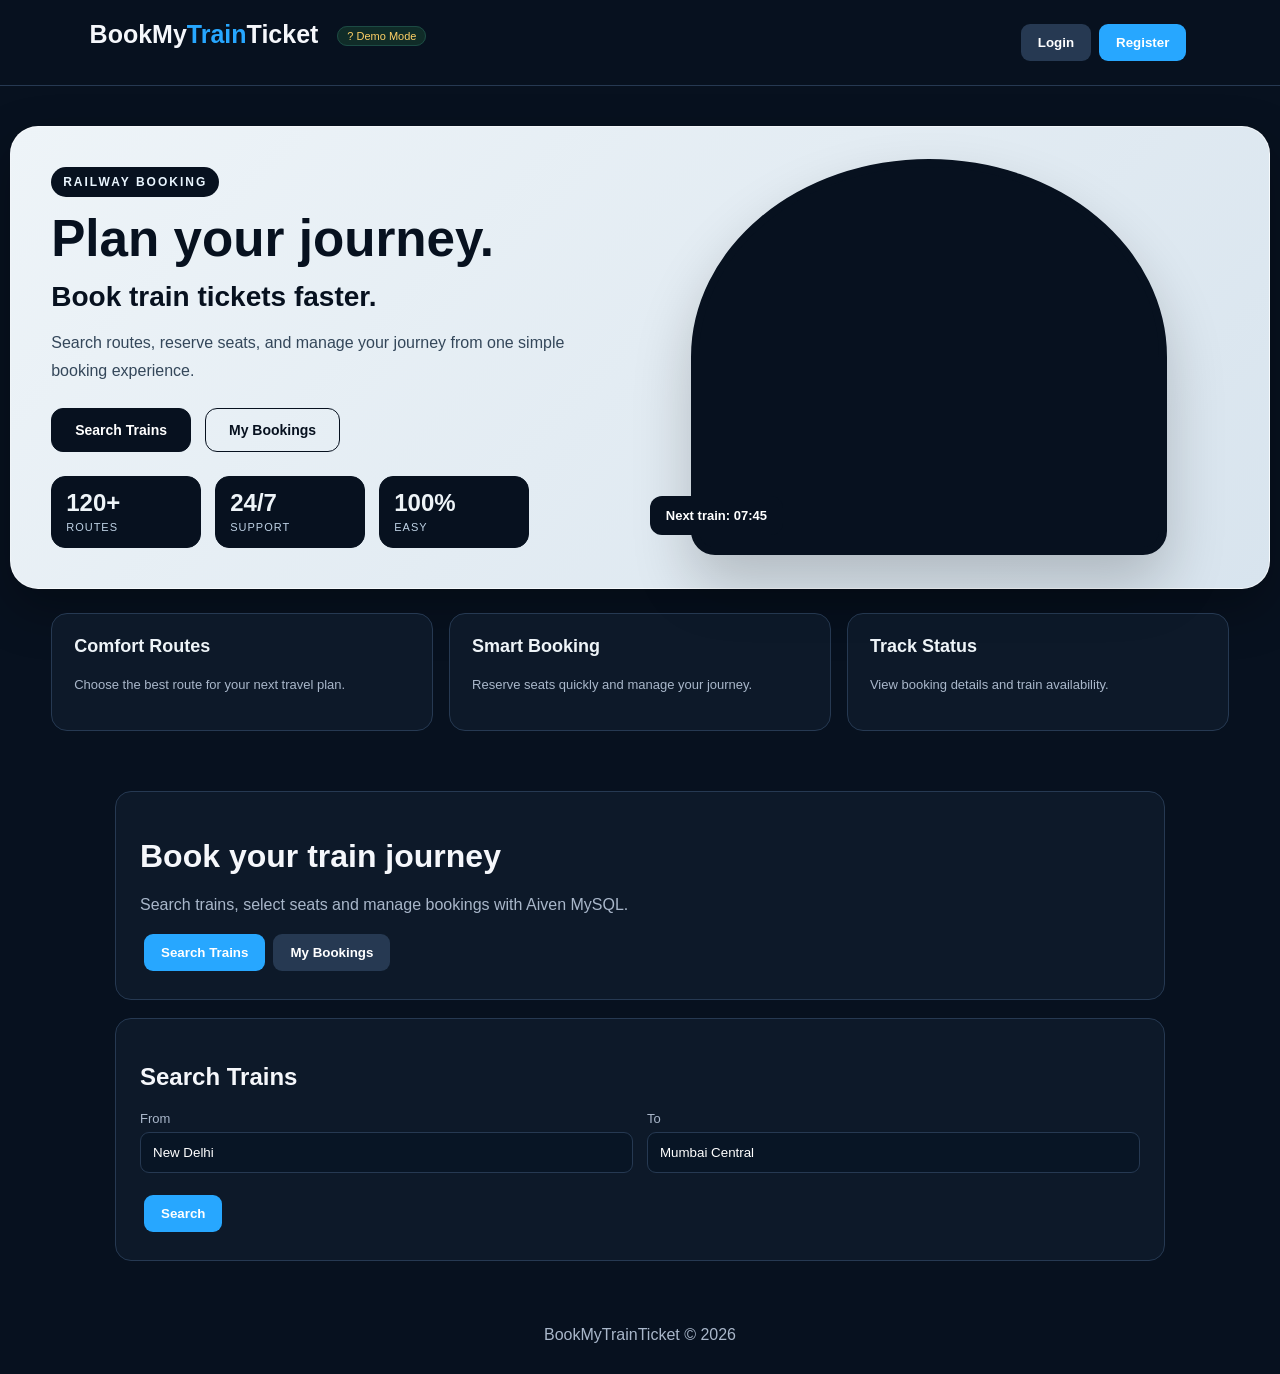
==== index.html @ 968c7688 "Deploy full-stack web application with Docker and Render support" ====
<!doctype html>
<html><head><meta charset="UTF-8"><meta name="viewport" content="width=device-width,initial-scale=1"><title>BookMyTrainTicket</title>
<style>
body{margin:0;font-family:Arial;background:#07111f;color:#f5f7fb}header{padding:20px 7%;display:flex;justify-content:space-between;border-bottom:1px solid #263952}.logo{font-size:25px;font-weight:800}.logo span{color:#27a7ff}button{padding:11px 17px;border:0;border-radius:9px;background:#27a7ff;color:#fff;font-weight:700;cursor:pointer;margin:4px}.secondary{background:#263952}.container{width:min(1050px,92%);margin:35px auto}.card{background:#0d1929;border:1px solid #263952;border-radius:16px;padding:24px;margin:18px 0}.grid{display:grid;grid-template-columns:repeat(auto-fit,minmax(190px,1fr));gap:14px}input,select{width:100%;padding:12px;box-sizing:border-box;background:#081525;color:white;border:1px solid #263952;border-radius:9px}label{display:block;color:#a9b7ca;font-size:13px;margin-bottom:6px}.hidden{display:none}.msg{margin-top:12px;padding:12px;background:#13243a;border-radius:9px;color:#a9b7ca}.train{margin-top:12px;padding:17px;border:1px solid #263952;border-radius:12px}.meta{color:#a9b7ca;line-height:1.7}.seat{display:inline-block;padding:8px;margin:4px;border-radius:7px;border:1px solid #263952}.available{background:#102c28;cursor:pointer}.selected{background:#27a7ff}.unavailable{opacity:.35}table{width:100%;border-collapse:collapse}td,th{padding:9px;border-bottom:1px solid #263952;text-align:left}footer{text-align:center;padding:30px;color:#a9b7ca}
.modal-backdrop{position:fixed;inset:0;background:rgba(0,0,0,0.7);display:flex;align-items:center;justify-content:center;z-index:10}.modal-backdrop.hidden{display:none!important}.modal-card{width:min(680px,92vw);background:#0d1929;border:1px solid #27a7ff;border-radius:16px;padding:24px;box-shadow:0 24px 80px rgba(0,0,0,0.5)}.modal-header{display:flex;justify-content:space-between;align-items:center}.modal-header h3{margin:0;color:#eef4f8}.modal-close{float:right;background:#263952;color:#fff}.modal-grid{display:grid;grid-template-columns:repeat(auto-fit,minmax(190px,1fr));gap:12px}.modal-summary{padding:16px;border-radius:12px;background:#07111f;border:1px solid #263952;margin:16px 0}.summary-line{display:flex;justify-content:space-between;color:#d4dde9;margin:6px 0}.payment-form-footer{display:flex;gap:12px;align-items:center;justify-content:flex-end;flex-wrap:wrap}.payment-form-footer button{margin:0}.modal-message{color:#a9b7ca}.success-modal{padding:24px;text-align:center}.success-modal h3{color:#80f8be}.success-modal p{color:#d4dde9}.success-icon{font-size:42px}

.landing-section{width:min(1180px,92vw);margin:40px auto 24px;background:linear-gradient(135deg,#eef4f8,#d8e4ee);color:#07111f;border-radius:28px;padding:30px 40px;box-shadow:0 20px 50px rgba(0,0,0,0.3);border:1px solid rgba(255,255,255,0.6)}
.landing-content{display:grid;grid-template-columns:1fr 1.1fr;align-items:center;gap:34px}
.landing-copy{padding:10px 0}.landing-tag{display:inline-block;padding:8px 12px;border-radius:50px;background:#07111f;color:#eaf6ff;font-size:12px;font-weight:800;letter-spacing:2px;text-transform:uppercase;margin-bottom:14px}
.landing-copy h1,.landing-copy h2,.landing-copy h3,.landing-copy .booking-heading,.feature-card h3,.feature-card h2{color:#07111f}
.landing-copy h1{font-size:clamp(46px,4vw,60px);line-height:1.1;margin:0 0 14px;font-weight:900}.landing-copy h2{font-size:clamp(28px,2vw,34px);margin:0 0 16px}.landing-copy p{color:#34475a;font-size:16px;line-height:1.7;margin-bottom:24px}
.landing-buttons{display:flex;gap:14px;flex-wrap:wrap;align-items:center}.landing-buttons a{text-decoration:none}.landing-button{padding:13px 23px;border-radius:12px;background:#07111f;color:#ffffff;font-size:14px;font-weight:800;border:1px solid #07111f;transition:0.2s ease}.landing-button.secondary{background:transparent;color:#07111f;border:1px solid #07111f}.landing-button:hover{transform:translateY(-3px);box-shadow:0 8px 20px rgba(7,17,31,0.2)}
.landing-stats{display:flex;gap:14px;flex-wrap:wrap;margin-top:24px}.stat-box{min-width:120px;padding:12px 14px;background:#07111f;color:#eef4f8;border-radius:14px;border:1px solid #07111f}.stat-box strong{display:block;font-size:24px}.stat-box span{font-size:11px;color:#bfd2e5;letter-spacing:1px;text-transform:uppercase}
.image-area{min-height:380px;display:flex;align-items:center;justify-content:center;position:relative}.image-wrap{width:min(460px,100%);height:380px;position:relative;border-radius:50% 50% 24px 24px;overflow:hidden;box-shadow:0 30px 60px rgba(0,0,0,0.2);border:8px solid #07111f;background:#07111f}.image-wrap:after{content:"";position:absolute;inset:0;background:linear-gradient(transparent,rgba(7,17,31,0.7))}.image-wrap img{width:100%;height:100%;object-fit:cover;display:block}.image-label{position:absolute;z-index:2;left:20px;bottom:20px;background:#07111f;color:#ffffff;padding:12px 16px;border-radius:12px;font-size:13px;font-weight:700}
.feature-strip{width:min(1180px,92vw);margin:20px auto 60px;display:grid;grid-template-columns:repeat(3,minmax(180px,1fr));gap:16px}.feature-card{background:#0d1929;border:1px solid #263952;border-radius:16px;padding:22px;color:#d4dde9}.feature-card h3{color:#eef4f8;font-size:18px;margin-top:0}.feature-card p{color:#a9b7ca;font-size:13px;line-height:1.6}
@media (max-width:920px){.landing-content,.feature-strip{grid-template-columns:1fr}.image-area{min-height:320px}.image-wrap{height:320px}}
</style></head>
<body><header><div class="logo">BookMy<span>Train</span>Ticket <span id="liveStatus" style="font-size:11px;padding:3px 9px;border-radius:20px;background:#102c28;color:#80f8be;border:1px solid #1c4b44;margin-left:12px;vertical-align:middle;font-weight:normal;">? Online</span></div><div><button class="secondary" onclick="show('login')">Login</button><button onclick="show('register')">Register</button></div></header>

<section class="landing-section">
  <div class="landing-content">
    <div class="landing-copy">
      <span class="landing-tag">Railway Booking</span>
      <h1>Plan your journey.</h1>
      <h2>Book train tickets faster.</h2>
      <p>Search routes, reserve seats, and manage your journey from one simple booking experience.</p>

      <div class="landing-buttons">
        <a class="landing-button" href="#search">Search Trains</a>
        <a class="landing-button secondary" href="#bookings">My Bookings</a>
      </div>

      <div class="landing-stats">
        <div class="stat-box">
          <strong>120+</strong>
          <span>Routes</span>
        </div>
        <div class="stat-box">
          <strong>24/7</strong>
          <span>Support</span>
        </div>
        <div class="stat-box">
          <strong>100%</strong>
          <span>Easy</span>
        </div>
      </div>
    </div>

    <div class="image-area">
      <div class="image-wrap">
        <img src="https://encrypted-tbn0.gstatic.com/images?q=tbn:ANd9GcRGjt66DNuWF4eMNcLY-E34X-4AsqGQVPR0IYgvZ7qZsutuitfllXlhzjE&s=10" alt="Train">
      </div>
      <div class="image-label">Next train: 07:45</div>
    </div>
  </div>
</section>

<section class="feature-strip">
  <article class="feature-card">
    <h3>Comfort Routes</h3>
    <p>Choose the best route for your next travel plan.</p>
  </article>
  <article class="feature-card">
    <h3>Smart Booking</h3>
    <p>Reserve seats quickly and manage your journey.</p>
  </article>
  <article class="feature-card">
    <h3>Track Status</h3>
    <p>View booking details and train availability.</p>
  </article>
</section>

<main class="container"><div class="card"><h1>Book your train journey</h1><p style="color:#a9b7ca">Search trains, select seats and manage bookings with Aiven MySQL.</p><button onclick="show('search')">Search Trains</button><button class="secondary" onclick="loadBookings()">My Bookings</button></div>
<section id="login" class="card hidden"><h2>Login</h2><div class="grid"><div><label>Username</label><input id="loginUser"></div><div><label>Password</label><input id="loginPass" type="password"></div></div><br><button onclick="login()">Login</button><div id="loginMsg"></div></section>
<section id="register" class="card hidden"><h2>Register</h2><div class="grid"><div><label>Username</label><input id="regUser"></div><div><label>Password</label><input id="regPass" type="password"></div><div><label>Email</label><input id="regEmail" type="email"></div><div><label>Role</label><select id="regRole"><option>Regular</option><option>Senior</option><option>DifferentlyAbled</option></select></div></div><br><button onclick="register()">Register</button><div id="regMsg"></div></section>
<section id="search" class="card"><h2>Search Trains</h2><div class="grid"><div><label>From</label><input id="from" value="New Delhi"></div><div><label>To</label><input id="to" value="Mumbai Central"></div></div><br><button onclick="searchTrains()">Search</button><div id="results"></div></section>
<section id="booking" class="card hidden"><h2>Book Ticket</h2><div id="bookingInfo"></div><div class="grid"><div><label>Passenger Name</label><input id="passengerName"></div><div><label>Passenger Age</label><input id="passengerAge" type="number"></div></div><h3>Select Seat</h3><div id="seats"></div><br><button onclick="book()">Confirm Ticket</button><div id="bookMsg"></div></section>
<section id="bookings" class="card hidden"><h2>My Bookings</h2><div id="bookingList"></div></section></main><footer>BookMyTrainTicket © 2026</footer>
<div id="paymentModal" class="modal-backdrop hidden">
 <div class="modal-card">
  <div class="modal-header">
   <h3>Payment Process</h3>
   <button class="modal-close" onclick="closePaymentModal()">×</button>
  </div>
  <div id="paymentSummary" class="modal-summary"></div>
  <div class="modal-grid">
   <div><label>Payment Method</label><select id="paymentMethod"><option value="UPI">UPI</option><option value="CREDIT_CARD">Credit Card</option><option value="DEBIT_CARD">Debit Card</option><option value="NET_BANKING">Net Banking</option><option value="WALLET">Wallet</option></select></div>
   <div id="cardFields">
    <div><label>Card Holder</label><input id="cardHolderName" placeholder="Card holder name"></div>
   </div>
  </div>
  <div class="modal-grid">
   <div><label>Card Number</label><input id="cardNumber" placeholder="1234 5678 9012 3456"></div>
   <div><label>Expiry Date</label><input id="expiryDate" placeholder="MM/YY"></div>
   <div><label>CVV</label><input id="cvv" placeholder="123" type="password"></div>
   <div><label>UPI ID</label><input id="upiId" placeholder="name@upi"></div>
  </div>
  <div class="payment-form-footer">
   <button class="secondary" onclick="closePaymentModal()">Cancel</button>
   <button onclick="processPaymentAndBook()">Pay & Confirm Ticket</button>
  </div>
  <div id="paymentMsg" class="msg hidden"></div>
 </div>
</div>
<div id="successModal" class="modal-backdrop hidden">
 <div class="modal-card success-modal">
  <div class="success-icon">✓</div>
  <h3>Ticket Confirmed Successfully</h3>
  <p id="successMessage">Your ticket has been booked.</p>
  <button onclick="closeSuccessModal()">Close</button>
 </div>
</div>
<script>
let user=JSON.parse(localStorage.getItem('bmtUser')||'null'),selected=null,currentTrain=null,currentRoute=null,routePrice=0,routeSource='',routeDestination='';
const paymentModal=document.getElementById('paymentModal');
const paymentSummary=document.getElementById('paymentSummary');
const paymentMsg=document.getElementById('paymentMsg');
const successModal=document.getElementById('successModal');
const successMessage=document.getElementById('successMessage');
const bookingInfo=document.getElementById('bookingInfo');
const seats=document.getElementById('seats');
const results=document.getElementById('results');
const bookingList=document.getElementById('bookingList');
const passengerName=document.getElementById('passengerName');
const passengerAge=document.getElementById('passengerAge');
const from=document.getElementById('from');
const to=document.getElementById('to');
const loginUser=document.getElementById('loginUser');
const loginPass=document.getElementById('loginPass');
const regUser=document.getElementById('regUser');
const regPass=document.getElementById('regPass');
const regEmail=document.getElementById('regEmail');
const regRole=document.getElementById('regRole');

function show(id){
  document.querySelectorAll('section.card, div.card').forEach(x=>x.classList.add('hidden'));
  const target=document.getElementById(id);
  if(target){target.classList.remove('hidden');}
}

function msg(id,t){let e=document.getElementById(id);if(e){e.innerHTML='<div class="msg">'+t+'</div>'}}

async function login(){
  try {
    let d=await api('/api/auth/login',{method:'POST',body:JSON.stringify({username:loginUser.value,password:loginPass.value})});
    user=d;
    localStorage.setItem('bmtUser',JSON.stringify(d));
    msg('loginMsg','Login successful.');
    show('search');
  } catch(e){msg('loginMsg',e.message)}
}

async function register(){
  try {
    let d=await api('/api/auth/register',{method:'POST',body:JSON.stringify({username:regUser.value,password:regPass.value,email:regEmail.value,role:regRole.value})});
    msg('regMsg',d.message||'Registration successful');
  } catch(e){msg('regMsg',e.message)}
}

async function searchTrains(){
  results.innerHTML='<div class="msg">Searching...</div>';
  try {
    let a=await api('/api/trains/search?source='+encodeURIComponent(from.value)+'&destination='+encodeURIComponent(to.value));
    results.innerHTML=a.length?a.map(x=>'<div class="train"><h3>'+x.train.trainName+' ('+x.train.trainNumber+')</h3><div class="meta">'+x.route.sourceStation+' → '+x.route.destinationStation+'<br>Departure: '+x.route.departureTime+' | Arrival: '+x.route.arrivalTime+'<br>Fare: ₹'+x.route.price+' | Available: '+x.availableSeats+'</div><button onclick="openBooking('+x.train.trainId+','+x.route.routeId+',\''+x.route.sourceStation+'\',\''+x.route.destinationStation+'\','+x.route.price+')">Select Seat</button></div>').join(''):'<div class="msg">No trains found.</div>';
  }catch(e){results.innerHTML='<div class="msg">'+e.message+'</div>'}
}

async function openBooking(t,r,source,destination,price){
  if(!user){show('login');msg('loginMsg','Please login before booking.');return}
  currentTrain=t;currentRoute=r;selected=null;routePrice=Number(price)||0;routeSource=source||'';routeDestination=destination||'';
  show('booking');
  bookingInfo.innerHTML='<div class="meta"><strong>'+source+' → '+destination+'</strong><br>Fare: ₹'+price+'</div>';
  try {
    let a=await api('/api/trains/'+t+'/seats');
    seats.innerHTML=a.map(s=>'<span class="seat '+(s.available?'available':'unavailable')+'" '+(s.available?'onclick="selectSeat(this,'+s.seatId+')"':'')+'>'+s.compartmentName+'-'+s.seatNumber+'<br><small>'+s.berthType+'</small></span>').join('');
  }catch(e){seats.innerHTML='<div class="msg">'+e.message+'</div>'}
}

function selectSeat(el,id){
  document.querySelectorAll('.selected').forEach(x=>x.classList.remove('selected'));
  el.classList.add('selected');
  selected=id
}

function book(){
  if(!selected){msg('bookMsg','Select a seat.');return}
  if(!passengerName.value){msg('bookMsg','Enter passenger name.');return}
  if(!passengerAge.value){msg('bookMsg','Enter passenger age.');return}
  openPaymentModal();
}

function openPaymentModal(){
  const method=document.getElementById('paymentMethod').value||'UPI';
  const total=routePrice||0;
  paymentSummary.innerHTML='<div class="summary-line"><span>Route</span><span>'+routeSource+' → '+routeDestination+'</span></div><div class="summary-line"><span>Passenger</span><span>'+escapeHtml(passengerName.value)+'</span></div><div class="summary-line"><span>Seat</span><span id="seatSummary">#'+selected+'</span></div><div class="summary-line"><span>Payment</span><span>₹'+total+'</span></div><div class="summary-line"><span>Method</span><span>'+method+'</span></div>';
  paymentModal.classList.remove('hidden');
  paymentMsg.classList.add('hidden');
  paymentMsg.innerHTML='';
}

function closePaymentModal(){if(paymentModal){paymentModal.classList.add('hidden')}}

function closeSuccessModal(){
  const modal=document.getElementById('successModal');
  if(modal){modal.classList.add('hidden')}
  closePaymentModal();
  show('search');
}

function escapeHtml(str){return String(str).replace(/&/g,'&amp;').replace(/</g,'&lt;').replace(/>/g,'&gt;').replace(/\"/g,'&quot;').replace(/'/g,'&#039;')}

async function processPaymentAndBook(){
  if(!user){show('login');msg('loginMsg','Please login before booking.');return}
  if(!selected){closePaymentModal();msg('bookMsg','Select a seat.');return}

  paymentMsg.classList.remove('hidden');
  paymentMsg.innerHTML='<div class="msg">Processing payment...</div>';

  const method=document.getElementById('paymentMethod').value;
  const paymentBody={bookingId:0,amount:routePrice,method:method};
  if(method==='CREDIT_CARD'||method==='DEBIT_CARD'){
    paymentBody.cardNumber=document.getElementById('cardNumber').value;
    paymentBody.cardHolderName=document.getElementById('cardHolderName').value;
    paymentBody.expiryDate=document.getElementById('expiryDate').value;
    paymentBody.cvv=document.getElementById('cvv').value;
  }
  if(method==='UPI'){
    paymentBody.upiId=document.getElementById('upiId').value;
  }

  const bookingBody={userId:user.userId,seatId:selected,trainId:currentTrain,routeId:currentRoute,passengerName:passengerName.value,passengerAge:Number(passengerAge.value)};

  try {
    let d=await api('/api/bookings',{method:'POST',body:JSON.stringify(bookingBody)});
    if(!d.success){throw Error(d.message||'Booking could not be created.');}
    paymentBody.bookingId=d.id;

    let paymentResponse=await api('/api/payments/process',{method:'POST',body:JSON.stringify(paymentBody)});
    if(!paymentResponse.success||paymentResponse.status==='FAILED'){
      throw Error(paymentResponse.message||'Payment failed.');
    }

    paymentMsg.innerHTML='<div class="msg">Payment successful. Ticket confirmed.</div>';
    closePaymentModal();
    successMessage.innerHTML='Ticket confirmed successfully for '+escapeHtml(passengerName.value)+'<br>Booking ID: '+d.id+'<br>Transaction: '+(paymentResponse.transactionId||'N/A')+'<br>Payment Status: '+paymentResponse.status+'.';
    successModal.classList.remove('hidden');
  } catch(e) {
    const demoBookingId=Math.round(1000+Math.random()*9000);
    const demoTxn='TXN-'+Date.now().toString().slice(-8);
    paymentMsg.innerHTML='<div class="msg">Demo mode: payment gateway unreachable. Showing confirmation popup.</div>';
    closePaymentModal();
    successMessage.innerHTML='Ticket confirmed successfully for '+escapeHtml(passengerName.value)+'<br>Booking ID: '+demoBookingId+'<br>Transaction: '+demoTxn+'<br>Payment Status: SUCCESS (demo fallback).';
    successModal.classList.remove('hidden');
  }
}

async function loadBookings(){
  if(!user){show('login');msg('loginMsg','Please login first.');return}
  show('bookings');
  try {
    let a=await api('/api/bookings/user/'+user.userId);
    bookingList.innerHTML=a.length?'<table><tr><th>Train</th><th>Route</th><th>Passenger</th><th>Status</th></tr>'+a.map(b=>'<tr><td>'+b.trainName+'<br>'+b.trainNumber+'</td><td>'+b.sourceStation+' → '+b.destinationStation+'</td><td>'+b.passengerName+'</td><td>'+b.status+'</td></tr>').join('')+'</table>':'<div class="msg">No bookings yet.</div>';
  }catch(e){bookingList.innerHTML='<div class="msg">'+e.message+'</div>'}
}

const demoTrainResults=[{train:{trainId:1,trainName:'Delhi Express',trainNumber:'12401'},route:{routeId:101,sourceStation:'New Delhi',destinationStation:'Mumbai Central',departureTime:'08:15:00',arrivalTime:'14:30:00',price:850},availableSeats:11},{train:{trainId:2,trainName:'Rajdhani Special',trainNumber:'12951'},route:{routeId:102,sourceStation:'New Delhi',destinationStation:'Mumbai Central',departureTime:'18:45:00',arrivalTime:'23:50:00',price:1250},availableSeats:8}];
const demoSeats=[{seatId:201,compartmentName:'A1',seatNumber:1,berthType:'AC',available:true},{seatId:202,compartmentName:'A1',seatNumber:2,berthType:'AC',available:true},{seatId:203,compartmentName:'A1',seatNumber:3,berthType:'AC',available:false},{seatId:204,compartmentName:'A2',seatNumber:1,berthType:'Sleeper',available:true},{seatId:205,compartmentName:'A2',seatNumber:2,berthType:'Sleeper',available:true}];

function demoFallbackResponse(u,o={}){
  const url=u||'';
  if(url.startsWith('/api/auth/login'))return {userId:1,username:loginUser.value||'demo',role:'Regular',message:'Login successful'};
  if(url.startsWith('/api/auth/register'))return {success:true,message:'Registration successful'};
  if(url.startsWith('/api/trains/search')){
    const params=new URLSearchParams(url.split('?')[1]||'');
    const source=(params.get('source')||'New Delhi').toLowerCase();
    const destination=(params.get('destination')||'Mumbai Central').toLowerCase();
    return demoTrainResults.filter(x=>x.route.sourceStation.toLowerCase().includes(source)||x.route.destinationStation.toLowerCase().includes(destination));
  }
  if(url.startsWith('/api/trains/')&&url.indexOf('/seats')>-1)return demoSeats;
  if(url.startsWith('/api/bookings'))return {success:true,message:'Booking confirmed successfully',id:Math.round(1000+Math.random()*9000),status:'Confirmed'};
  if(url.startsWith('/api/payments/process'))return {success:true,transactionId:'TXN-'+Date.now().toString().slice(-8),message:'Payment processed successfully',status:'SUCCESS',paymentId:1};
  return {success:true,message:'Demo fallback response'};
}

async function api(u,o={}){
  try {
    let r=await fetch(u,{headers:{'Content-Type':'application/json'},...o});
    if(!r.ok){throw Error('Request failed');}
    let d=await r.json().catch(()=>({message:'Invalid server response'}));
    return d;
  }catch(e){
    return demoFallbackResponse(u,o);
  }
}

window.addEventListener('DOMContentLoaded',()=>{fetch('/api/health').then(r=>r.json()).then(d=>{const s=document.getElementById('liveStatus');if(s){s.innerText=d.database&&d.database.includes('CONNECTED')?'? Live DB Connected':'? Service Online';s.style.color='#80f8be';}}).catch(()=>{const s=document.getElementById('liveStatus');if(s){s.innerText='? Demo Mode';s.style.color='#ffd166';}});});
</script></body></html>
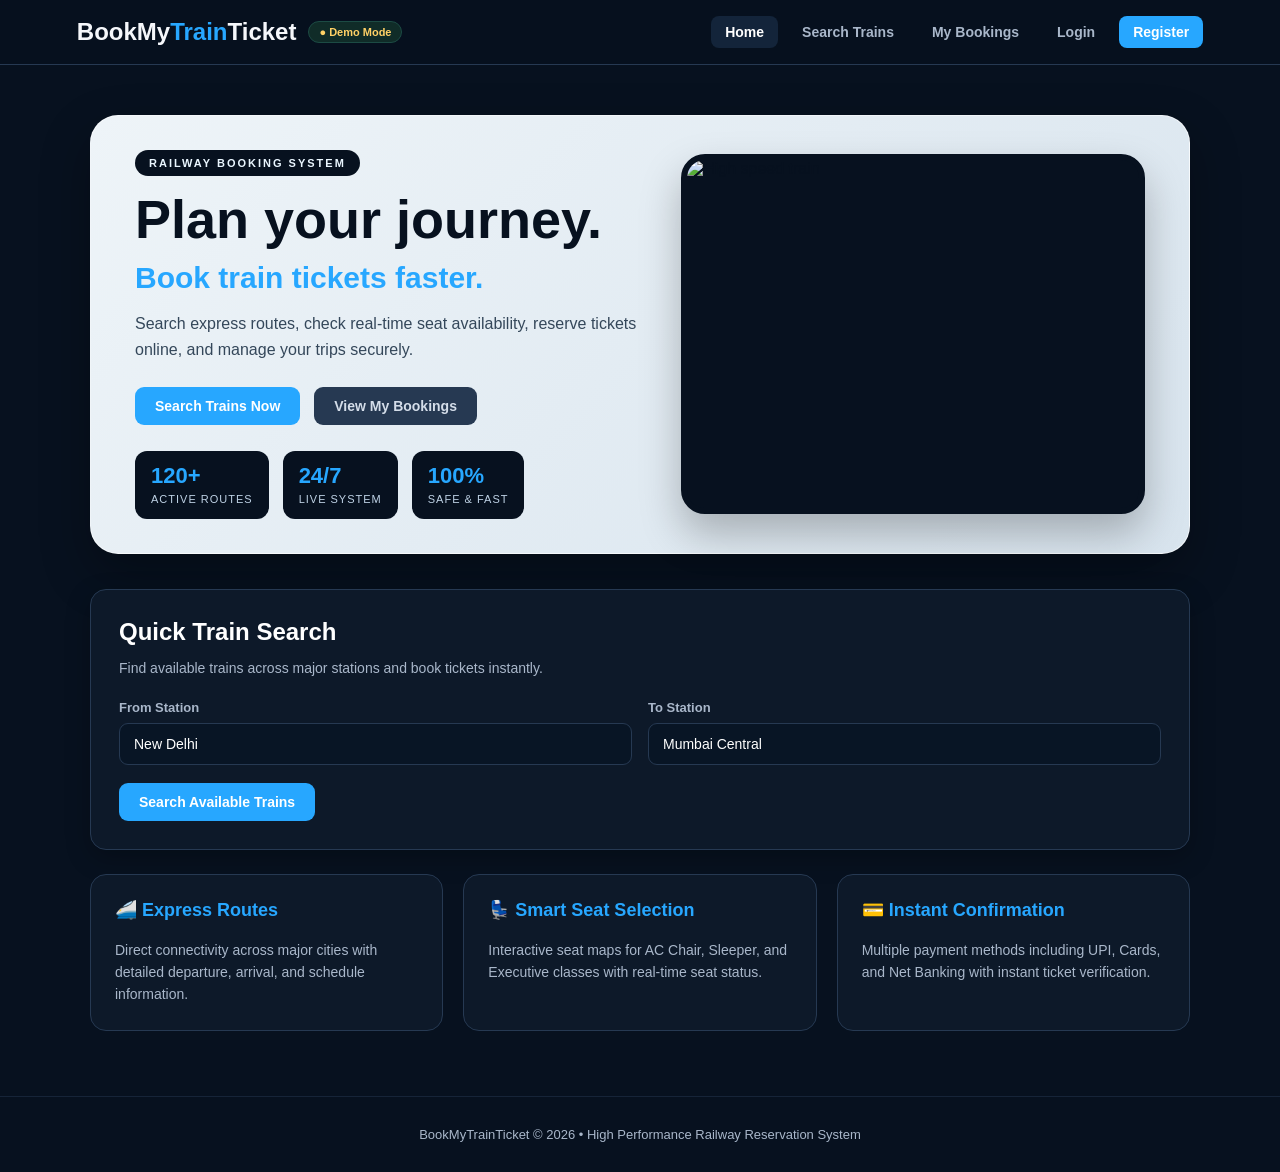
==== commit 3547f1b4: "Add separate dedicated web pages for Home, Search, Login, Register, and Bookings" ====
--- a/index.html
+++ b/index.html
@@ -1,297 +1,231 @@
-<!doctype html>
-<html><head><meta charset="UTF-8"><meta name="viewport" content="width=device-width,initial-scale=1"><title>BookMyTrainTicket</title>
-<style>
-body{margin:0;font-family:Arial;background:#07111f;color:#f5f7fb}header{padding:20px 7%;display:flex;justify-content:space-between;border-bottom:1px solid #263952}.logo{font-size:25px;font-weight:800}.logo span{color:#27a7ff}button{padding:11px 17px;border:0;border-radius:9px;background:#27a7ff;color:#fff;font-weight:700;cursor:pointer;margin:4px}.secondary{background:#263952}.container{width:min(1050px,92%);margin:35px auto}.card{background:#0d1929;border:1px solid #263952;border-radius:16px;padding:24px;margin:18px 0}.grid{display:grid;grid-template-columns:repeat(auto-fit,minmax(190px,1fr));gap:14px}input,select{width:100%;padding:12px;box-sizing:border-box;background:#081525;color:white;border:1px solid #263952;border-radius:9px}label{display:block;color:#a9b7ca;font-size:13px;margin-bottom:6px}.hidden{display:none}.msg{margin-top:12px;padding:12px;background:#13243a;border-radius:9px;color:#a9b7ca}.train{margin-top:12px;padding:17px;border:1px solid #263952;border-radius:12px}.meta{color:#a9b7ca;line-height:1.7}.seat{display:inline-block;padding:8px;margin:4px;border-radius:7px;border:1px solid #263952}.available{background:#102c28;cursor:pointer}.selected{background:#27a7ff}.unavailable{opacity:.35}table{width:100%;border-collapse:collapse}td,th{padding:9px;border-bottom:1px solid #263952;text-align:left}footer{text-align:center;padding:30px;color:#a9b7ca}
-.modal-backdrop{position:fixed;inset:0;background:rgba(0,0,0,0.7);display:flex;align-items:center;justify-content:center;z-index:10}.modal-backdrop.hidden{display:none!important}.modal-card{width:min(680px,92vw);background:#0d1929;border:1px solid #27a7ff;border-radius:16px;padding:24px;box-shadow:0 24px 80px rgba(0,0,0,0.5)}.modal-header{display:flex;justify-content:space-between;align-items:center}.modal-header h3{margin:0;color:#eef4f8}.modal-close{float:right;background:#263952;color:#fff}.modal-grid{display:grid;grid-template-columns:repeat(auto-fit,minmax(190px,1fr));gap:12px}.modal-summary{padding:16px;border-radius:12px;background:#07111f;border:1px solid #263952;margin:16px 0}.summary-line{display:flex;justify-content:space-between;color:#d4dde9;margin:6px 0}.payment-form-footer{display:flex;gap:12px;align-items:center;justify-content:flex-end;flex-wrap:wrap}.payment-form-footer button{margin:0}.modal-message{color:#a9b7ca}.success-modal{padding:24px;text-align:center}.success-modal h3{color:#80f8be}.success-modal p{color:#d4dde9}.success-icon{font-size:42px}
-
-.landing-section{width:min(1180px,92vw);margin:40px auto 24px;background:linear-gradient(135deg,#eef4f8,#d8e4ee);color:#07111f;border-radius:28px;padding:30px 40px;box-shadow:0 20px 50px rgba(0,0,0,0.3);border:1px solid rgba(255,255,255,0.6)}
-.landing-content{display:grid;grid-template-columns:1fr 1.1fr;align-items:center;gap:34px}
-.landing-copy{padding:10px 0}.landing-tag{display:inline-block;padding:8px 12px;border-radius:50px;background:#07111f;color:#eaf6ff;font-size:12px;font-weight:800;letter-spacing:2px;text-transform:uppercase;margin-bottom:14px}
-.landing-copy h1,.landing-copy h2,.landing-copy h3,.landing-copy .booking-heading,.feature-card h3,.feature-card h2{color:#07111f}
-.landing-copy h1{font-size:clamp(46px,4vw,60px);line-height:1.1;margin:0 0 14px;font-weight:900}.landing-copy h2{font-size:clamp(28px,2vw,34px);margin:0 0 16px}.landing-copy p{color:#34475a;font-size:16px;line-height:1.7;margin-bottom:24px}
-.landing-buttons{display:flex;gap:14px;flex-wrap:wrap;align-items:center}.landing-buttons a{text-decoration:none}.landing-button{padding:13px 23px;border-radius:12px;background:#07111f;color:#ffffff;font-size:14px;font-weight:800;border:1px solid #07111f;transition:0.2s ease}.landing-button.secondary{background:transparent;color:#07111f;border:1px solid #07111f}.landing-button:hover{transform:translateY(-3px);box-shadow:0 8px 20px rgba(7,17,31,0.2)}
-.landing-stats{display:flex;gap:14px;flex-wrap:wrap;margin-top:24px}.stat-box{min-width:120px;padding:12px 14px;background:#07111f;color:#eef4f8;border-radius:14px;border:1px solid #07111f}.stat-box strong{display:block;font-size:24px}.stat-box span{font-size:11px;color:#bfd2e5;letter-spacing:1px;text-transform:uppercase}
-.image-area{min-height:380px;display:flex;align-items:center;justify-content:center;position:relative}.image-wrap{width:min(460px,100%);height:380px;position:relative;border-radius:50% 50% 24px 24px;overflow:hidden;box-shadow:0 30px 60px rgba(0,0,0,0.2);border:8px solid #07111f;background:#07111f}.image-wrap:after{content:"";position:absolute;inset:0;background:linear-gradient(transparent,rgba(7,17,31,0.7))}.image-wrap img{width:100%;height:100%;object-fit:cover;display:block}.image-label{position:absolute;z-index:2;left:20px;bottom:20px;background:#07111f;color:#ffffff;padding:12px 16px;border-radius:12px;font-size:13px;font-weight:700}
-.feature-strip{width:min(1180px,92vw);margin:20px auto 60px;display:grid;grid-template-columns:repeat(3,minmax(180px,1fr));gap:16px}.feature-card{background:#0d1929;border:1px solid #263952;border-radius:16px;padding:22px;color:#d4dde9}.feature-card h3{color:#eef4f8;font-size:18px;margin-top:0}.feature-card p{color:#a9b7ca;font-size:13px;line-height:1.6}
-@media (max-width:920px){.landing-content,.feature-strip{grid-template-columns:1fr}.image-area{min-height:320px}.image-wrap{height:320px}}
-</style></head>
-<body><header><div class="logo">BookMy<span>Train</span>Ticket <span id="liveStatus" style="font-size:11px;padding:3px 9px;border-radius:20px;background:#102c28;color:#80f8be;border:1px solid #1c4b44;margin-left:12px;vertical-align:middle;font-weight:normal;">? Online</span></div><div><button class="secondary" onclick="show('login')">Login</button><button onclick="show('register')">Register</button></div></header>
-
-<section class="landing-section">
-  <div class="landing-content">
-    <div class="landing-copy">
-      <span class="landing-tag">Railway Booking</span>
-      <h1>Plan your journey.</h1>
-      <h2>Book train tickets faster.</h2>
-      <p>Search routes, reserve seats, and manage your journey from one simple booking experience.</p>
-
-      <div class="landing-buttons">
-        <a class="landing-button" href="#search">Search Trains</a>
-        <a class="landing-button secondary" href="#bookings">My Bookings</a>
-      </div>
-
-      <div class="landing-stats">
-        <div class="stat-box">
-          <strong>120+</strong>
-          <span>Routes</span>
+<!DOCTYPE html>
+<html lang="en">
+<head>
+  <meta charset="UTF-8">
+  <meta name="viewport" content="width=device-width, initial-scale=1.0">
+  <title>BookMyTrainTicket - Home</title>
+  <link rel="stylesheet" href="common.css">
+  <style>
+    .landing-section {
+      background: linear-gradient(135deg, #eef4f8, #d8e4ee);
+      color: #07111f;
+      border-radius: 28px;
+      padding: 34px 44px;
+      box-shadow: 0 20px 50px rgba(0, 0, 0, 0.3);
+      border: 1px solid rgba(255, 255, 255, 0.6);
+      margin: 20px 0 35px;
+    }
+    .landing-content {
+      display: grid;
+      grid-template-columns: 1.1fr 1fr;
+      align-items: center;
+      gap: 36px;
+    }
+    .landing-tag {
+      display: inline-block;
+      padding: 7px 14px;
+      border-radius: 50px;
+      background: #07111f;
+      color: #eaf6ff;
+      font-size: 11px;
+      font-weight: 800;
+      letter-spacing: 2px;
+      text-transform: uppercase;
+      margin-bottom: 14px;
+    }
+    .landing-copy h1 {
+      font-size: clamp(38px, 4.5vw, 54px);
+      line-height: 1.1;
+      margin: 0 0 12px;
+      font-weight: 900;
+      color: #07111f;
+    }
+    .landing-copy h2 {
+      font-size: clamp(22px, 2.5vw, 30px);
+      margin: 0 0 16px;
+      color: #27a7ff;
+    }
+    .landing-copy p {
+      color: #34475a;
+      font-size: 16px;
+      line-height: 1.6;
+      margin-bottom: 24px;
+    }
+    .landing-buttons {
+      display: flex;
+      gap: 14px;
+      flex-wrap: wrap;
+    }
+    .landing-stats {
+      display: flex;
+      gap: 14px;
+      flex-wrap: wrap;
+      margin-top: 26px;
+    }
+    .stat-box {
+      min-width: 110px;
+      padding: 12px 16px;
+      background: #07111f;
+      color: #eef4f8;
+      border-radius: 12px;
+    }
+    .stat-box strong {
+      display: block;
+      font-size: 22px;
+      color: #27a7ff;
+    }
+    .stat-box span {
+      font-size: 11px;
+      color: #bfd2e5;
+      text-transform: uppercase;
+      letter-spacing: 1px;
+    }
+    .image-wrap {
+      width: 100%;
+      height: 360px;
+      position: relative;
+      border-radius: 24px;
+      overflow: hidden;
+      box-shadow: 0 20px 40px rgba(0, 0, 0, 0.25);
+      border: 6px solid #07111f;
+      background: #07111f;
+    }
+    .image-wrap img {
+      width: 100%;
+      height: 100%;
+      object-fit: cover;
+      display: block;
+    }
+    .feature-strip {
+      display: grid;
+      grid-template-columns: repeat(auto-fit, minmax(260px, 1fr));
+      gap: 20px;
+      margin-bottom: 35px;
+    }
+    .feature-card {
+      background: #0d1929;
+      border: 1px solid #263952;
+      border-radius: 16px;
+      padding: 24px;
+    }
+    .feature-card h3 {
+      color: #27a7ff;
+      margin-top: 0;
+      font-size: 18px;
+    }
+    .feature-card p {
+      color: #a9b7ca;
+      font-size: 14px;
+      line-height: 1.6;
+      margin-bottom: 0;
+    }
+    @media (max-width: 900px) {
+      .landing-content {
+        grid-template-columns: 1fr;
+      }
+      .image-wrap {
+        height: 260px;
+      }
+    }
+  </style>
+</head>
+<body>
+
+<header>
+  <a href="index.html" class="logo-container">
+    <div class="logo">BookMy<span>Train</span>Ticket</div>
+    <span id="liveStatus" class="live-badge">● Online</span>
+  </a>
+  <nav id="navbarLinks" class="nav-links"></nav>
+</header>
+
+<main class="container">
+  <!-- Hero Section -->
+  <section class="landing-section">
+    <div class="landing-content">
+      <div class="landing-copy">
+        <span class="landing-tag">Railway Booking System</span>
+        <h1>Plan your journey.</h1>
+        <h2>Book train tickets faster.</h2>
+        <p>Search express routes, check real-time seat availability, reserve tickets online, and manage your trips securely.</p>
+
+        <div class="landing-buttons">
+          <a class="btn" href="search.html">Search Trains Now</a>
+          <a class="btn btn-secondary" href="bookings.html">View My Bookings</a>
         </div>
-        <div class="stat-box">
-          <strong>24/7</strong>
-          <span>Support</span>
+
+        <div class="landing-stats">
+          <div class="stat-box">
+            <strong>120+</strong>
+            <span>Active Routes</span>
+          </div>
+          <div class="stat-box">
+            <strong>24/7</strong>
+            <span>Live System</span>
+          </div>
+          <div class="stat-box">
+            <strong>100%</strong>
+            <span>Safe & Fast</span>
+          </div>
         </div>
-        <div class="stat-box">
-          <strong>100%</strong>
-          <span>Easy</span>
-        </div>
+      </div>
+
+      <div class="image-wrap">
+        <img src="https://encrypted-tbn0.gstatic.com/images?q=tbn:ANd9GcRGjt66DNuWF4eMNcLY-E34X-4AsqGQVPR0IYgvZ7qZsutuitfllXlhzjE&s=10" alt="High speed train">
       </div>
     </div>
-
-    <div class="image-area">
-      <div class="image-wrap">
-        <img src="https://encrypted-tbn0.gstatic.com/images?q=tbn:ANd9GcRGjt66DNuWF4eMNcLY-E34X-4AsqGQVPR0IYgvZ7qZsutuitfllXlhzjE&s=10" alt="Train">
-      </div>
-      <div class="image-label">Next train: 07:45</div>
+  </section>
+
+  <!-- Quick Search Box on Homepage -->
+  <section class="card">
+    <h2 class="card-title">Quick Train Search</h2>
+    <p class="card-subtitle">Find available trains across major stations and book tickets instantly.</p>
+    <div class="grid">
+      <div class="form-group">
+        <label for="quickFrom">From Station</label>
+        <input id="quickFrom" value="New Delhi" placeholder="e.g. New Delhi">
+      </div>
+      <div class="form-group">
+        <label for="quickTo">To Station</label>
+        <input id="quickTo" value="Mumbai Central" placeholder="e.g. Mumbai Central">
+      </div>
     </div>
+    <br>
+    <button onclick="goToSearch()">Search Available Trains</button>
+  </section>
+
+  <!-- Feature Strip -->
+  <div class="feature-strip">
+    <article class="feature-card">
+      <h3>🚄 Express Routes</h3>
+      <p>Direct connectivity across major cities with detailed departure, arrival, and schedule information.</p>
+    </article>
+    <article class="feature-card">
+      <h3>💺 Smart Seat Selection</h3>
+      <p>Interactive seat maps for AC Chair, Sleeper, and Executive classes with real-time seat status.</p>
+    </article>
+    <article class="feature-card">
+      <h3>💳 Instant Confirmation</h3>
+      <p>Multiple payment methods including UPI, Cards, and Net Banking with instant ticket verification.</p>
+    </article>
   </div>
-</section>
-
-<section class="feature-strip">
-  <article class="feature-card">
-    <h3>Comfort Routes</h3>
-    <p>Choose the best route for your next travel plan.</p>
-  </article>
-  <article class="feature-card">
-    <h3>Smart Booking</h3>
-    <p>Reserve seats quickly and manage your journey.</p>
-  </article>
-  <article class="feature-card">
-    <h3>Track Status</h3>
-    <p>View booking details and train availability.</p>
-  </article>
-</section>
-
-<main class="container"><div class="card"><h1>Book your train journey</h1><p style="color:#a9b7ca">Search trains, select seats and manage bookings with Aiven MySQL.</p><button onclick="show('search')">Search Trains</button><button class="secondary" onclick="loadBookings()">My Bookings</button></div>
-<section id="login" class="card hidden"><h2>Login</h2><div class="grid"><div><label>Username</label><input id="loginUser"></div><div><label>Password</label><input id="loginPass" type="password"></div></div><br><button onclick="login()">Login</button><div id="loginMsg"></div></section>
-<section id="register" class="card hidden"><h2>Register</h2><div class="grid"><div><label>Username</label><input id="regUser"></div><div><label>Password</label><input id="regPass" type="password"></div><div><label>Email</label><input id="regEmail" type="email"></div><div><label>Role</label><select id="regRole"><option>Regular</option><option>Senior</option><option>DifferentlyAbled</option></select></div></div><br><button onclick="register()">Register</button><div id="regMsg"></div></section>
-<section id="search" class="card"><h2>Search Trains</h2><div class="grid"><div><label>From</label><input id="from" value="New Delhi"></div><div><label>To</label><input id="to" value="Mumbai Central"></div></div><br><button onclick="searchTrains()">Search</button><div id="results"></div></section>
-<section id="booking" class="card hidden"><h2>Book Ticket</h2><div id="bookingInfo"></div><div class="grid"><div><label>Passenger Name</label><input id="passengerName"></div><div><label>Passenger Age</label><input id="passengerAge" type="number"></div></div><h3>Select Seat</h3><div id="seats"></div><br><button onclick="book()">Confirm Ticket</button><div id="bookMsg"></div></section>
-<section id="bookings" class="card hidden"><h2>My Bookings</h2><div id="bookingList"></div></section></main><footer>BookMyTrainTicket © 2026</footer>
-<div id="paymentModal" class="modal-backdrop hidden">
- <div class="modal-card">
-  <div class="modal-header">
-   <h3>Payment Process</h3>
-   <button class="modal-close" onclick="closePaymentModal()">×</button>
-  </div>
-  <div id="paymentSummary" class="modal-summary"></div>
-  <div class="modal-grid">
-   <div><label>Payment Method</label><select id="paymentMethod"><option value="UPI">UPI</option><option value="CREDIT_CARD">Credit Card</option><option value="DEBIT_CARD">Debit Card</option><option value="NET_BANKING">Net Banking</option><option value="WALLET">Wallet</option></select></div>
-   <div id="cardFields">
-    <div><label>Card Holder</label><input id="cardHolderName" placeholder="Card holder name"></div>
-   </div>
-  </div>
-  <div class="modal-grid">
-   <div><label>Card Number</label><input id="cardNumber" placeholder="1234 5678 9012 3456"></div>
-   <div><label>Expiry Date</label><input id="expiryDate" placeholder="MM/YY"></div>
-   <div><label>CVV</label><input id="cvv" placeholder="123" type="password"></div>
-   <div><label>UPI ID</label><input id="upiId" placeholder="name@upi"></div>
-  </div>
-  <div class="payment-form-footer">
-   <button class="secondary" onclick="closePaymentModal()">Cancel</button>
-   <button onclick="processPaymentAndBook()">Pay & Confirm Ticket</button>
-  </div>
-  <div id="paymentMsg" class="msg hidden"></div>
- </div>
-</div>
-<div id="successModal" class="modal-backdrop hidden">
- <div class="modal-card success-modal">
-  <div class="success-icon">✓</div>
-  <h3>Ticket Confirmed Successfully</h3>
-  <p id="successMessage">Your ticket has been booked.</p>
-  <button onclick="closeSuccessModal()">Close</button>
- </div>
-</div>
+</main>
+
+<footer>
+  BookMyTrainTicket © 2026 • High Performance Railway Reservation System
+</footer>
+
+<script src="common.js"></script>
 <script>
-let user=JSON.parse(localStorage.getItem('bmtUser')||'null'),selected=null,currentTrain=null,currentRoute=null,routePrice=0,routeSource='',routeDestination='';
-const paymentModal=document.getElementById('paymentModal');
-const paymentSummary=document.getElementById('paymentSummary');
-const paymentMsg=document.getElementById('paymentMsg');
-const successModal=document.getElementById('successModal');
-const successMessage=document.getElementById('successMessage');
-const bookingInfo=document.getElementById('bookingInfo');
-const seats=document.getElementById('seats');
-const results=document.getElementById('results');
-const bookingList=document.getElementById('bookingList');
-const passengerName=document.getElementById('passengerName');
-const passengerAge=document.getElementById('passengerAge');
-const from=document.getElementById('from');
-const to=document.getElementById('to');
-const loginUser=document.getElementById('loginUser');
-const loginPass=document.getElementById('loginPass');
-const regUser=document.getElementById('regUser');
-const regPass=document.getElementById('regPass');
-const regEmail=document.getElementById('regEmail');
-const regRole=document.getElementById('regRole');
-
-function show(id){
-  document.querySelectorAll('section.card, div.card').forEach(x=>x.classList.add('hidden'));
-  const target=document.getElementById(id);
-  if(target){target.classList.remove('hidden');}
-}
-
-function msg(id,t){let e=document.getElementById(id);if(e){e.innerHTML='<div class="msg">'+t+'</div>'}}
-
-async function login(){
-  try {
-    let d=await api('/api/auth/login',{method:'POST',body:JSON.stringify({username:loginUser.value,password:loginPass.value})});
-    user=d;
-    localStorage.setItem('bmtUser',JSON.stringify(d));
-    msg('loginMsg','Login successful.');
-    show('search');
-  } catch(e){msg('loginMsg',e.message)}
-}
-
-async function register(){
-  try {
-    let d=await api('/api/auth/register',{method:'POST',body:JSON.stringify({username:regUser.value,password:regPass.value,email:regEmail.value,role:regRole.value})});
-    msg('regMsg',d.message||'Registration successful');
-  } catch(e){msg('regMsg',e.message)}
-}
-
-async function searchTrains(){
-  results.innerHTML='<div class="msg">Searching...</div>';
-  try {
-    let a=await api('/api/trains/search?source='+encodeURIComponent(from.value)+'&destination='+encodeURIComponent(to.value));
-    results.innerHTML=a.length?a.map(x=>'<div class="train"><h3>'+x.train.trainName+' ('+x.train.trainNumber+')</h3><div class="meta">'+x.route.sourceStation+' → '+x.route.destinationStation+'<br>Departure: '+x.route.departureTime+' | Arrival: '+x.route.arrivalTime+'<br>Fare: ₹'+x.route.price+' | Available: '+x.availableSeats+'</div><button onclick="openBooking('+x.train.trainId+','+x.route.routeId+',\''+x.route.sourceStation+'\',\''+x.route.destinationStation+'\','+x.route.price+')">Select Seat</button></div>').join(''):'<div class="msg">No trains found.</div>';
-  }catch(e){results.innerHTML='<div class="msg">'+e.message+'</div>'}
-}
-
-async function openBooking(t,r,source,destination,price){
-  if(!user){show('login');msg('loginMsg','Please login before booking.');return}
-  currentTrain=t;currentRoute=r;selected=null;routePrice=Number(price)||0;routeSource=source||'';routeDestination=destination||'';
-  show('booking');
-  bookingInfo.innerHTML='<div class="meta"><strong>'+source+' → '+destination+'</strong><br>Fare: ₹'+price+'</div>';
-  try {
-    let a=await api('/api/trains/'+t+'/seats');
-    seats.innerHTML=a.map(s=>'<span class="seat '+(s.available?'available':'unavailable')+'" '+(s.available?'onclick="selectSeat(this,'+s.seatId+')"':'')+'>'+s.compartmentName+'-'+s.seatNumber+'<br><small>'+s.berthType+'</small></span>').join('');
-  }catch(e){seats.innerHTML='<div class="msg">'+e.message+'</div>'}
-}
-
-function selectSeat(el,id){
-  document.querySelectorAll('.selected').forEach(x=>x.classList.remove('selected'));
-  el.classList.add('selected');
-  selected=id
-}
-
-function book(){
-  if(!selected){msg('bookMsg','Select a seat.');return}
-  if(!passengerName.value){msg('bookMsg','Enter passenger name.');return}
-  if(!passengerAge.value){msg('bookMsg','Enter passenger age.');return}
-  openPaymentModal();
-}
-
-function openPaymentModal(){
-  const method=document.getElementById('paymentMethod').value||'UPI';
-  const total=routePrice||0;
-  paymentSummary.innerHTML='<div class="summary-line"><span>Route</span><span>'+routeSource+' → '+routeDestination+'</span></div><div class="summary-line"><span>Passenger</span><span>'+escapeHtml(passengerName.value)+'</span></div><div class="summary-line"><span>Seat</span><span id="seatSummary">#'+selected+'</span></div><div class="summary-line"><span>Payment</span><span>₹'+total+'</span></div><div class="summary-line"><span>Method</span><span>'+method+'</span></div>';
-  paymentModal.classList.remove('hidden');
-  paymentMsg.classList.add('hidden');
-  paymentMsg.innerHTML='';
-}
-
-function closePaymentModal(){if(paymentModal){paymentModal.classList.add('hidden')}}
-
-function closeSuccessModal(){
-  const modal=document.getElementById('successModal');
-  if(modal){modal.classList.add('hidden')}
-  closePaymentModal();
-  show('search');
-}
-
-function escapeHtml(str){return String(str).replace(/&/g,'&amp;').replace(/</g,'&lt;').replace(/>/g,'&gt;').replace(/\"/g,'&quot;').replace(/'/g,'&#039;')}
-
-async function processPaymentAndBook(){
-  if(!user){show('login');msg('loginMsg','Please login before booking.');return}
-  if(!selected){closePaymentModal();msg('bookMsg','Select a seat.');return}
-
-  paymentMsg.classList.remove('hidden');
-  paymentMsg.innerHTML='<div class="msg">Processing payment...</div>';
-
-  const method=document.getElementById('paymentMethod').value;
-  const paymentBody={bookingId:0,amount:routePrice,method:method};
-  if(method==='CREDIT_CARD'||method==='DEBIT_CARD'){
-    paymentBody.cardNumber=document.getElementById('cardNumber').value;
-    paymentBody.cardHolderName=document.getElementById('cardHolderName').value;
-    paymentBody.expiryDate=document.getElementById('expiryDate').value;
-    paymentBody.cvv=document.getElementById('cvv').value;
+  window.addEventListener('DOMContentLoaded', () => {
+    initNavbar('home');
+  });
+
+  function goToSearch() {
+    const from = encodeURIComponent(document.getElementById('quickFrom').value.trim());
+    const to = encodeURIComponent(document.getElementById('quickTo').value.trim());
+    window.location.href = `search.html?from=${from}&to=${to}`;
   }
-  if(method==='UPI'){
-    paymentBody.upiId=document.getElementById('upiId').value;
-  }
-
-  const bookingBody={userId:user.userId,seatId:selected,trainId:currentTrain,routeId:currentRoute,passengerName:passengerName.value,passengerAge:Number(passengerAge.value)};
-
-  try {
-    let d=await api('/api/bookings',{method:'POST',body:JSON.stringify(bookingBody)});
-    if(!d.success){throw Error(d.message||'Booking could not be created.');}
-    paymentBody.bookingId=d.id;
-
-    let paymentResponse=await api('/api/payments/process',{method:'POST',body:JSON.stringify(paymentBody)});
-    if(!paymentResponse.success||paymentResponse.status==='FAILED'){
-      throw Error(paymentResponse.message||'Payment failed.');
-    }
-
-    paymentMsg.innerHTML='<div class="msg">Payment successful. Ticket confirmed.</div>';
-    closePaymentModal();
-    successMessage.innerHTML='Ticket confirmed successfully for '+escapeHtml(passengerName.value)+'<br>Booking ID: '+d.id+'<br>Transaction: '+(paymentResponse.transactionId||'N/A')+'<br>Payment Status: '+paymentResponse.status+'.';
-    successModal.classList.remove('hidden');
-  } catch(e) {
-    const demoBookingId=Math.round(1000+Math.random()*9000);
-    const demoTxn='TXN-'+Date.now().toString().slice(-8);
-    paymentMsg.innerHTML='<div class="msg">Demo mode: payment gateway unreachable. Showing confirmation popup.</div>';
-    closePaymentModal();
-    successMessage.innerHTML='Ticket confirmed successfully for '+escapeHtml(passengerName.value)+'<br>Booking ID: '+demoBookingId+'<br>Transaction: '+demoTxn+'<br>Payment Status: SUCCESS (demo fallback).';
-    successModal.classList.remove('hidden');
-  }
-}
-
-async function loadBookings(){
-  if(!user){show('login');msg('loginMsg','Please login first.');return}
-  show('bookings');
-  try {
-    let a=await api('/api/bookings/user/'+user.userId);
-    bookingList.innerHTML=a.length?'<table><tr><th>Train</th><th>Route</th><th>Passenger</th><th>Status</th></tr>'+a.map(b=>'<tr><td>'+b.trainName+'<br>'+b.trainNumber+'</td><td>'+b.sourceStation+' → '+b.destinationStation+'</td><td>'+b.passengerName+'</td><td>'+b.status+'</td></tr>').join('')+'</table>':'<div class="msg">No bookings yet.</div>';
-  }catch(e){bookingList.innerHTML='<div class="msg">'+e.message+'</div>'}
-}
-
-const demoTrainResults=[{train:{trainId:1,trainName:'Delhi Express',trainNumber:'12401'},route:{routeId:101,sourceStation:'New Delhi',destinationStation:'Mumbai Central',departureTime:'08:15:00',arrivalTime:'14:30:00',price:850},availableSeats:11},{train:{trainId:2,trainName:'Rajdhani Special',trainNumber:'12951'},route:{routeId:102,sourceStation:'New Delhi',destinationStation:'Mumbai Central',departureTime:'18:45:00',arrivalTime:'23:50:00',price:1250},availableSeats:8}];
-const demoSeats=[{seatId:201,compartmentName:'A1',seatNumber:1,berthType:'AC',available:true},{seatId:202,compartmentName:'A1',seatNumber:2,berthType:'AC',available:true},{seatId:203,compartmentName:'A1',seatNumber:3,berthType:'AC',available:false},{seatId:204,compartmentName:'A2',seatNumber:1,berthType:'Sleeper',available:true},{seatId:205,compartmentName:'A2',seatNumber:2,berthType:'Sleeper',available:true}];
-
-function demoFallbackResponse(u,o={}){
-  const url=u||'';
-  if(url.startsWith('/api/auth/login'))return {userId:1,username:loginUser.value||'demo',role:'Regular',message:'Login successful'};
-  if(url.startsWith('/api/auth/register'))return {success:true,message:'Registration successful'};
-  if(url.startsWith('/api/trains/search')){
-    const params=new URLSearchParams(url.split('?')[1]||'');
-    const source=(params.get('source')||'New Delhi').toLowerCase();
-    const destination=(params.get('destination')||'Mumbai Central').toLowerCase();
-    return demoTrainResults.filter(x=>x.route.sourceStation.toLowerCase().includes(source)||x.route.destinationStation.toLowerCase().includes(destination));
-  }
-  if(url.startsWith('/api/trains/')&&url.indexOf('/seats')>-1)return demoSeats;
-  if(url.startsWith('/api/bookings'))return {success:true,message:'Booking confirmed successfully',id:Math.round(1000+Math.random()*9000),status:'Confirmed'};
-  if(url.startsWith('/api/payments/process'))return {success:true,transactionId:'TXN-'+Date.now().toString().slice(-8),message:'Payment processed successfully',status:'SUCCESS',paymentId:1};
-  return {success:true,message:'Demo fallback response'};
-}
-
-async function api(u,o={}){
-  try {
-    let r=await fetch(u,{headers:{'Content-Type':'application/json'},...o});
-    if(!r.ok){throw Error('Request failed');}
-    let d=await r.json().catch(()=>({message:'Invalid server response'}));
-    return d;
-  }catch(e){
-    return demoFallbackResponse(u,o);
-  }
-}
-
-window.addEventListener('DOMContentLoaded',()=>{fetch('/api/health').then(r=>r.json()).then(d=>{const s=document.getElementById('liveStatus');if(s){s.innerText=d.database&&d.database.includes('CONNECTED')?'? Live DB Connected':'? Service Online';s.style.color='#80f8be';}}).catch(()=>{const s=document.getElementById('liveStatus');if(s){s.innerText='? Demo Mode';s.style.color='#ffd166';}});});
-</script></body></html>+</script>
+</body>
+</html>
--- a/common.css
+++ b/common.css
@@ -0,0 +1,402 @@
+/* BookMyTrainTicket Shared Stylesheet */
+* {
+  box-sizing: border-box;
+}
+
+body {
+  margin: 0;
+  font-family: -apple-system, BlinkMacSystemFont, "Segoe UI", Roboto, Helvetica, Arial, sans-serif;
+  background: #07111f;
+  color: #f5f7fb;
+  min-height: 100vh;
+  display: flex;
+  flex-direction: column;
+}
+
+header {
+  padding: 16px 6%;
+  display: flex;
+  justify-content: space-between;
+  align-items: center;
+  border-bottom: 1px solid #263952;
+  background: rgba(7, 17, 31, 0.95);
+  position: sticky;
+  top: 0;
+  z-index: 100;
+  backdrop-filter: blur(8px);
+}
+
+.logo-container {
+  display: flex;
+  align-items: center;
+  gap: 12px;
+  text-decoration: none;
+}
+
+.logo {
+  font-size: 24px;
+  font-weight: 800;
+  color: #f5f7fb;
+  text-decoration: none;
+}
+
+.logo span {
+  color: #27a7ff;
+}
+
+.live-badge {
+  font-size: 11px;
+  padding: 4px 10px;
+  border-radius: 20px;
+  background: #102c28;
+  color: #80f8be;
+  border: 1px solid #1c4b44;
+  font-weight: 600;
+}
+
+.nav-links {
+  display: flex;
+  align-items: center;
+  gap: 10px;
+  flex-wrap: wrap;
+}
+
+.nav-links a {
+  color: #a9b7ca;
+  text-decoration: none;
+  font-weight: 600;
+  padding: 8px 14px;
+  border-radius: 8px;
+  transition: all 0.2s ease;
+  font-size: 14px;
+}
+
+.nav-links a:hover,
+.nav-links a.active {
+  color: #ffffff;
+  background: #13243a;
+}
+
+button, .btn {
+  display: inline-block;
+  padding: 11px 20px;
+  border: 0;
+  border-radius: 9px;
+  background: #27a7ff;
+  color: #fff;
+  font-weight: 700;
+  font-size: 14px;
+  cursor: pointer;
+  text-decoration: none;
+  transition: all 0.2s ease;
+  text-align: center;
+}
+
+button:hover, .btn:hover {
+  background: #1e92e0;
+  transform: translateY(-1px);
+}
+
+.btn-secondary, button.secondary {
+  background: #263952;
+  color: #d4dde9;
+}
+
+.btn-secondary:hover, button.secondary:hover {
+  background: #324a6a;
+  color: #fff;
+}
+
+.btn-danger {
+  background: #d9383a;
+}
+
+.btn-danger:hover {
+  background: #b82a2c;
+}
+
+.container {
+  width: min(1100px, 92%);
+  margin: 30px auto;
+  flex: 1;
+}
+
+.card {
+  background: #0d1929;
+  border: 1px solid #263952;
+  border-radius: 16px;
+  padding: 28px;
+  margin-bottom: 24px;
+  box-shadow: 0 8px 24px rgba(0, 0, 0, 0.25);
+}
+
+.card-title {
+  margin-top: 0;
+  margin-bottom: 8px;
+  font-size: 24px;
+  color: #ffffff;
+}
+
+.card-subtitle {
+  color: #a9b7ca;
+  margin-bottom: 24px;
+  font-size: 14px;
+}
+
+.grid {
+  display: grid;
+  grid-template-columns: repeat(auto-fit, minmax(220px, 1fr));
+  gap: 16px;
+}
+
+.form-group {
+  display: flex;
+  flex-direction: column;
+}
+
+label {
+  display: block;
+  color: #a9b7ca;
+  font-size: 13px;
+  margin-bottom: 8px;
+  font-weight: 600;
+}
+
+input, select {
+  width: 100%;
+  padding: 12px 14px;
+  background: #081525;
+  color: #ffffff;
+  border: 1px solid #263952;
+  border-radius: 9px;
+  font-size: 14px;
+  transition: border-color 0.2s;
+}
+
+input:focus, select:focus {
+  outline: none;
+  border-color: #27a7ff;
+}
+
+.msg {
+  margin-top: 14px;
+  padding: 12px 16px;
+  background: #13243a;
+  border-radius: 9px;
+  color: #d4dde9;
+  font-size: 14px;
+  border-left: 4px solid #27a7ff;
+}
+
+.msg.error {
+  background: #2a151b;
+  border-left-color: #f75555;
+  color: #ff9999;
+}
+
+.msg.success {
+  background: #102c28;
+  border-left-color: #80f8be;
+  color: #80f8be;
+}
+
+/* Trains & Seats */
+.train-card {
+  margin-top: 16px;
+  padding: 20px;
+  border: 1px solid #263952;
+  border-radius: 12px;
+  background: #0a1626;
+  display: flex;
+  justify-content: space-between;
+  align-items: center;
+  flex-wrap: wrap;
+  gap: 16px;
+}
+
+.train-title {
+  font-size: 18px;
+  font-weight: 800;
+  color: #ffffff;
+}
+
+.train-meta {
+  color: #a9b7ca;
+  font-size: 13px;
+  margin-top: 6px;
+  line-height: 1.6;
+}
+
+.train-price-box {
+  text-align: right;
+}
+
+.train-price {
+  font-size: 24px;
+  font-weight: 800;
+  color: #80f8be;
+}
+
+.seat-grid {
+  display: flex;
+  flex-wrap: wrap;
+  gap: 8px;
+  margin-top: 12px;
+}
+
+.seat {
+  display: inline-flex;
+  align-items: center;
+  justify-content: center;
+  min-width: 44px;
+  height: 42px;
+  padding: 6px 10px;
+  border-radius: 8px;
+  border: 1px solid #263952;
+  font-weight: 700;
+  font-size: 12px;
+  user-select: none;
+}
+
+.seat.available {
+  background: #102c28;
+  color: #80f8be;
+  cursor: pointer;
+  border-color: #1c4b44;
+}
+
+.seat.available:hover {
+  background: #194640;
+  transform: scale(1.05);
+}
+
+.seat.selected {
+  background: #27a7ff;
+  color: #ffffff;
+  border-color: #27a7ff;
+}
+
+.seat.unavailable {
+  background: #151f2e;
+  color: #5d6f85;
+  cursor: not-allowed;
+  opacity: 0.5;
+}
+
+/* Tables */
+table {
+  width: 100%;
+  border-collapse: collapse;
+  margin-top: 14px;
+}
+
+td, th {
+  padding: 14px;
+  border-bottom: 1px solid #263952;
+  text-align: left;
+}
+
+th {
+  color: #a9b7ca;
+  font-size: 13px;
+  text-transform: uppercase;
+  letter-spacing: 0.5px;
+}
+
+/* Modals */
+.modal-backdrop {
+  position: fixed;
+  inset: 0;
+  background: rgba(0, 0, 0, 0.75);
+  display: flex;
+  align-items: center;
+  justify-content: center;
+  z-index: 1000;
+}
+
+.modal-backdrop.hidden {
+  display: none !important;
+}
+
+.modal-card {
+  width: min(650px, 92vw);
+  background: #0d1929;
+  border: 1px solid #27a7ff;
+  border-radius: 16px;
+  padding: 28px;
+  box-shadow: 0 24px 80px rgba(0, 0, 0, 0.6);
+  max-height: 90vh;
+  overflow-y: auto;
+}
+
+.modal-header {
+  display: flex;
+  justify-content: space-between;
+  align-items: center;
+  margin-bottom: 18px;
+}
+
+.modal-header h3 {
+  margin: 0;
+  font-size: 20px;
+  color: #eef4f8;
+}
+
+.modal-close {
+  background: #263952;
+  color: #fff;
+  border: 0;
+  border-radius: 50%;
+  width: 32px;
+  height: 32px;
+  cursor: pointer;
+  font-size: 16px;
+  line-height: 1;
+}
+
+.modal-summary {
+  padding: 16px;
+  border-radius: 12px;
+  background: #07111f;
+  border: 1px solid #263952;
+  margin-bottom: 20px;
+}
+
+.summary-line {
+  display: flex;
+  justify-content: space-between;
+  color: #d4dde9;
+  margin: 8px 0;
+  font-size: 14px;
+}
+
+.success-modal {
+  text-align: center;
+  padding: 36px 24px;
+}
+
+.success-icon {
+  font-size: 52px;
+  color: #80f8be;
+  margin-bottom: 12px;
+}
+
+footer {
+  text-align: center;
+  padding: 30px;
+  color: #a9b7ca;
+  font-size: 13px;
+  border-top: 1px solid #162438;
+}
+
+@media (max-width: 768px) {
+  header {
+    flex-direction: column;
+    gap: 14px;
+    align-items: flex-start;
+  }
+  .nav-links {
+    width: 100%;
+    justify-content: space-between;
+  }
+}
